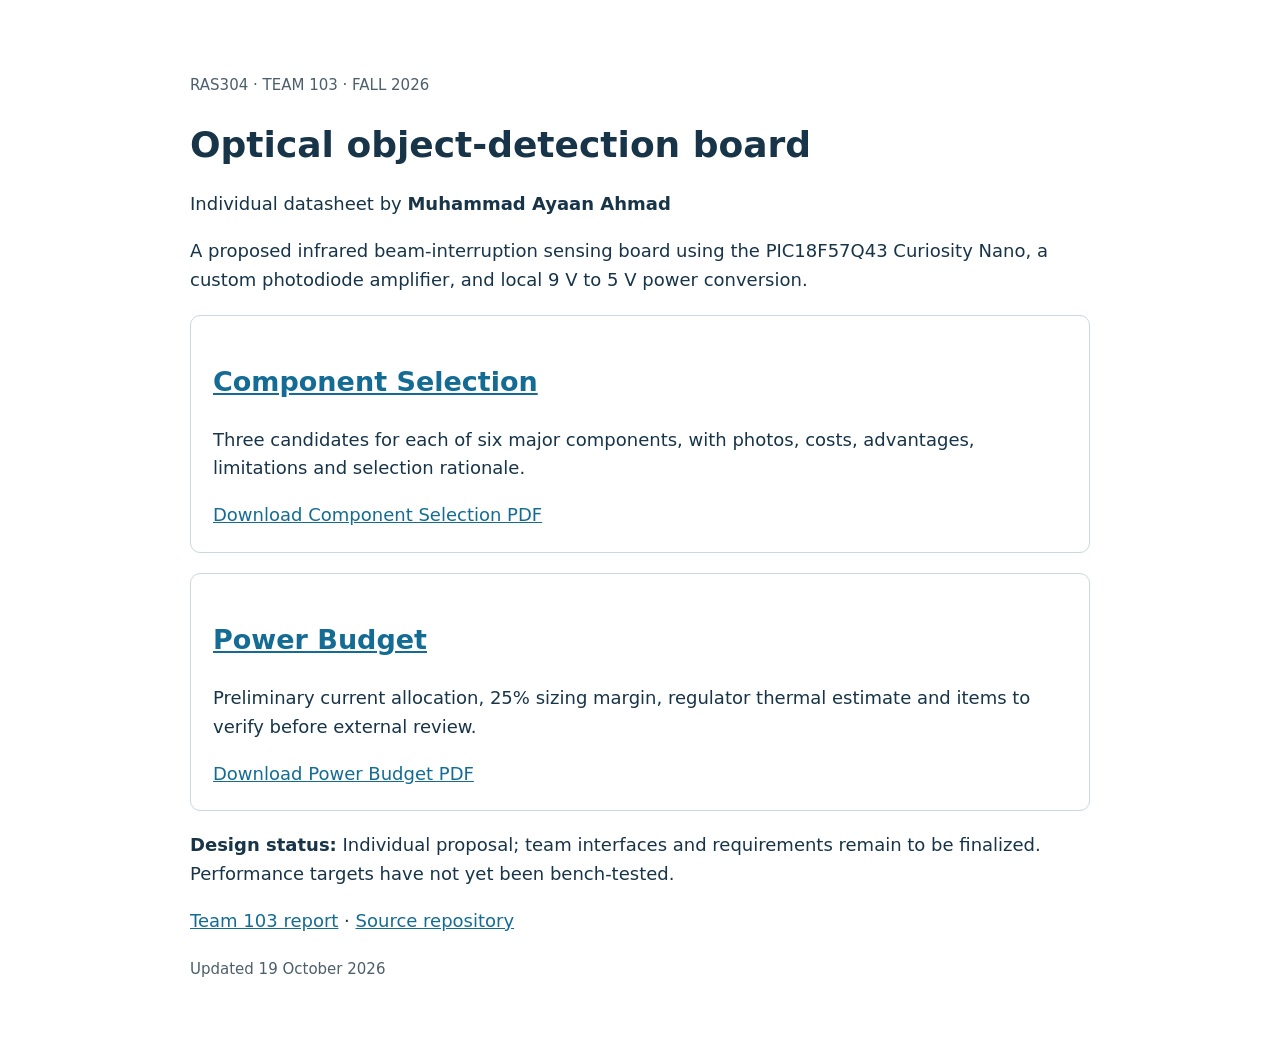
==== index.html @ 0f018f23 "Add optical detection component selection and preliminary power budget" ====
<!doctype html><html lang="en"><meta charset="utf-8"><meta name="viewport" content="width=device-width,initial-scale=1"><title>RAS304 Individual Datasheet — Muhammad Ayaan Ahmad</title><style>body{font:18px/1.6 system-ui,sans-serif;max-width:900px;margin:70px auto;padding:0 25px;color:#173448}h1{line-height:1.2}a{color:#146c94}.card{border:1px solid #cad8df;border-radius:10px;padding:22px;margin:20px 0}small{color:#4c5f6b}</style><body><small>RAS304 · TEAM 103 · FALL 2026</small><h1>Optical object-detection board</h1><p>Individual datasheet by <strong>Muhammad Ayaan Ahmad</strong></p><p>A proposed infrared beam-interruption sensing board using the PIC18F57Q43 Curiosity Nano, a custom photodiode amplifier, and local 9 V to 5 V power conversion.</p><div class="card"><h2><a href="Component-Selection.html">Component Selection</a></h2><p>Three candidates for each of six major components, with photos, costs, advantages, limitations and selection rationale.</p><a href="Component-Selection.pdf">Download Component Selection PDF</a></div><div class="card"><h2><a href="Power-Budget.html">Power Budget</a></h2><p>Preliminary current allocation, 25% sizing margin, regulator thermal estimate and items to verify before external review.</p><a href="Power-Budget.pdf">Download Power Budget PDF</a></div><p><strong>Design status:</strong> Individual proposal; team interfaces and requirements remain to be finalized. Performance targets have not yet been bench-tested.</p><p><a href="https://ras304-f26-103.github.io/">Team 103 report</a> · <a href="https://github.com/mahmad62ASU/RAS304-Individual-Datasheet">Source repository</a></p><small>Updated 19 October 2026</small></body></html>
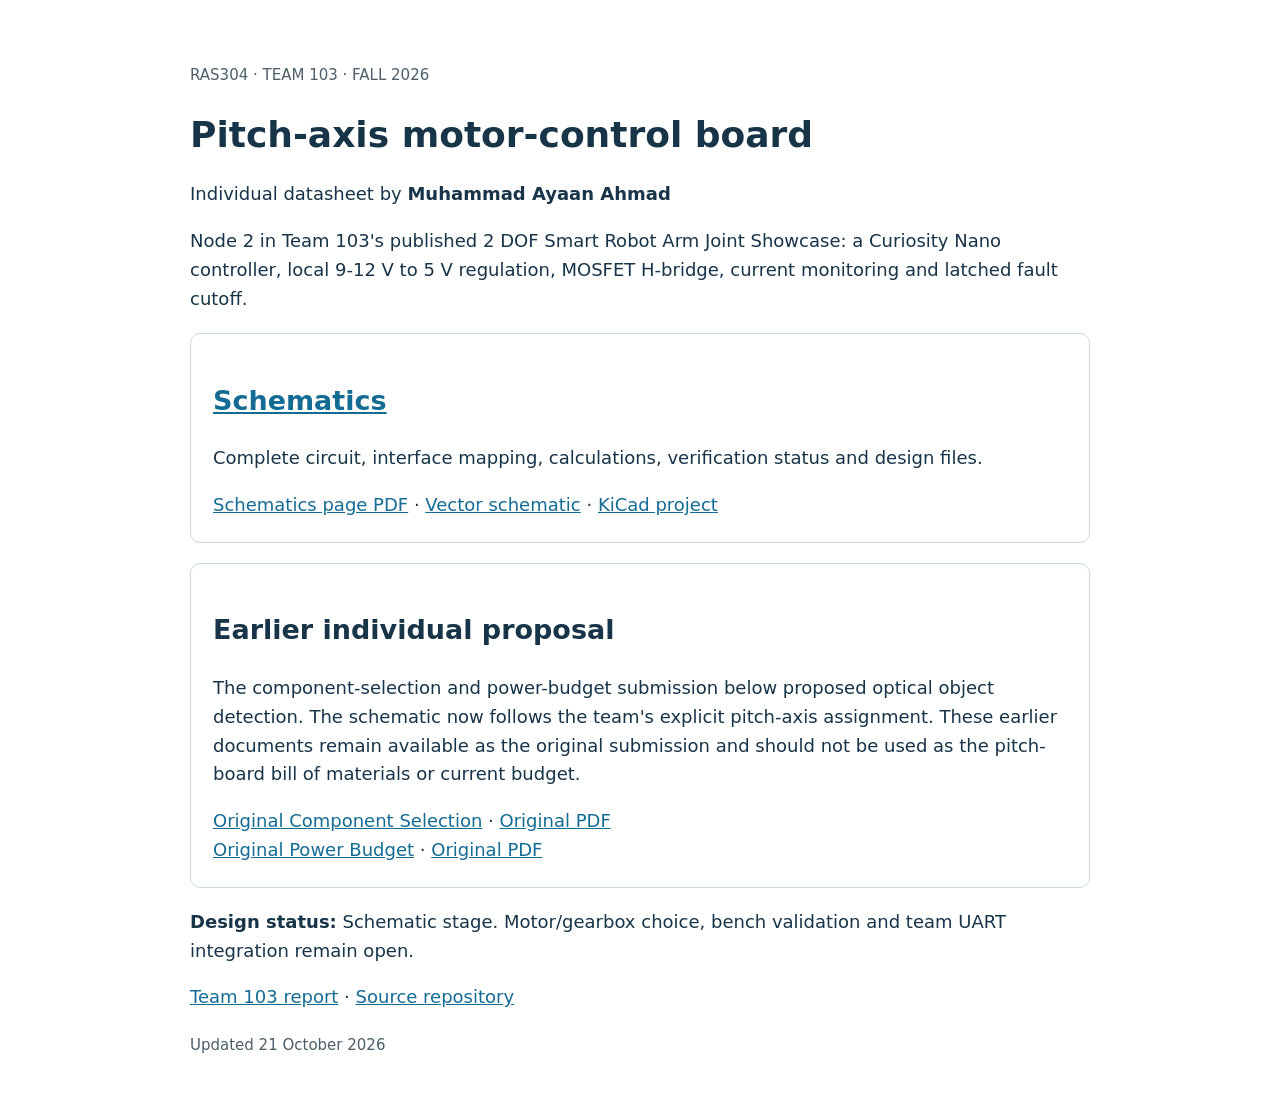
==== commit fd8eef83: "Add pitch-axis subsystem schematic and design files" ====
--- a/index.html
+++ b/index.html
@@ -1 +1 @@
-<!doctype html><html lang="en"><meta charset="utf-8"><meta name="viewport" content="width=device-width,initial-scale=1"><title>RAS304 Individual Datasheet — Muhammad Ayaan Ahmad</title><style>body{font:18px/1.6 system-ui,sans-serif;max-width:900px;margin:70px auto;padding:0 25px;color:#173448}h1{line-height:1.2}a{color:#146c94}.card{border:1px solid #cad8df;border-radius:10px;padding:22px;margin:20px 0}small{color:#4c5f6b}</style><body><small>RAS304 · TEAM 103 · FALL 2026</small><h1>Optical object-detection board</h1><p>Individual datasheet by <strong>Muhammad Ayaan Ahmad</strong></p><p>A proposed infrared beam-interruption sensing board using the PIC18F57Q43 Curiosity Nano, a custom photodiode amplifier, and local 9 V to 5 V power conversion.</p><div class="card"><h2><a href="Component-Selection.html">Component Selection</a></h2><p>Three candidates for each of six major components, with photos, costs, advantages, limitations and selection rationale.</p><a href="Component-Selection.pdf">Download Component Selection PDF</a></div><div class="card"><h2><a href="Power-Budget.html">Power Budget</a></h2><p>Preliminary current allocation, 25% sizing margin, regulator thermal estimate and items to verify before external review.</p><a href="Power-Budget.pdf">Download Power Budget PDF</a></div><p><strong>Design status:</strong> Individual proposal; team interfaces and requirements remain to be finalized. Performance targets have not yet been bench-tested.</p><p><a href="https://ras304-f26-103.github.io/">Team 103 report</a> · <a href="https://github.com/mahmad62ASU/RAS304-Individual-Datasheet">Source repository</a></p><small>Updated 19 October 2026</small></body></html>+<!doctype html><html lang="en"><meta charset="utf-8"><meta name="viewport" content="width=device-width,initial-scale=1"><title>RAS304 Individual Datasheet - Muhammad Ayaan Ahmad</title><style>body{font:18px/1.6 system-ui,sans-serif;max-width:900px;margin:60px auto;padding:0 25px;color:#173448}h1{line-height:1.2}a{color:#146c94}.card{border:1px solid #cad8df;border-radius:10px;padding:22px;margin:20px 0}small{color:#4c5f6b}</style><body><small>RAS304 · TEAM 103 · FALL 2026</small><h1>Pitch-axis motor-control board</h1><p>Individual datasheet by <strong>Muhammad Ayaan Ahmad</strong></p><p>Node 2 in Team 103's published 2 DOF Smart Robot Arm Joint Showcase: a Curiosity Nano controller, local 9-12 V to 5 V regulation, MOSFET H-bridge, current monitoring and latched fault cutoff.</p><div class="card"><h2><a href="Schematics.html">Schematics</a></h2><p>Complete circuit, interface mapping, calculations, verification status and design files.</p><a href="Schematics.pdf">Schematics page PDF</a> · <a href="Pitch-Axis-Schematic.pdf">Vector schematic</a> · <a href="Pitch-Axis-KiCad.zip">KiCad project</a></div><div class="card"><h2>Earlier individual proposal</h2><p>The component-selection and power-budget submission below proposed optical object detection. The schematic now follows the team's explicit pitch-axis assignment. These earlier documents remain available as the original submission and should not be used as the pitch-board bill of materials or current budget.</p><a href="Component-Selection.html">Original Component Selection</a> · <a href="Component-Selection.pdf">Original PDF</a><br><a href="Power-Budget.html">Original Power Budget</a> · <a href="Power-Budget.pdf">Original PDF</a></div><p><strong>Design status:</strong> Schematic stage. Motor/gearbox choice, bench validation and team UART integration remain open.</p><p><a href="https://ras304-f26-103.github.io/">Team 103 report</a> · <a href="https://github.com/mahmad62ASU/RAS304-Individual-Datasheet">Source repository</a></p><small>Updated 21 October 2026</small></body></html>
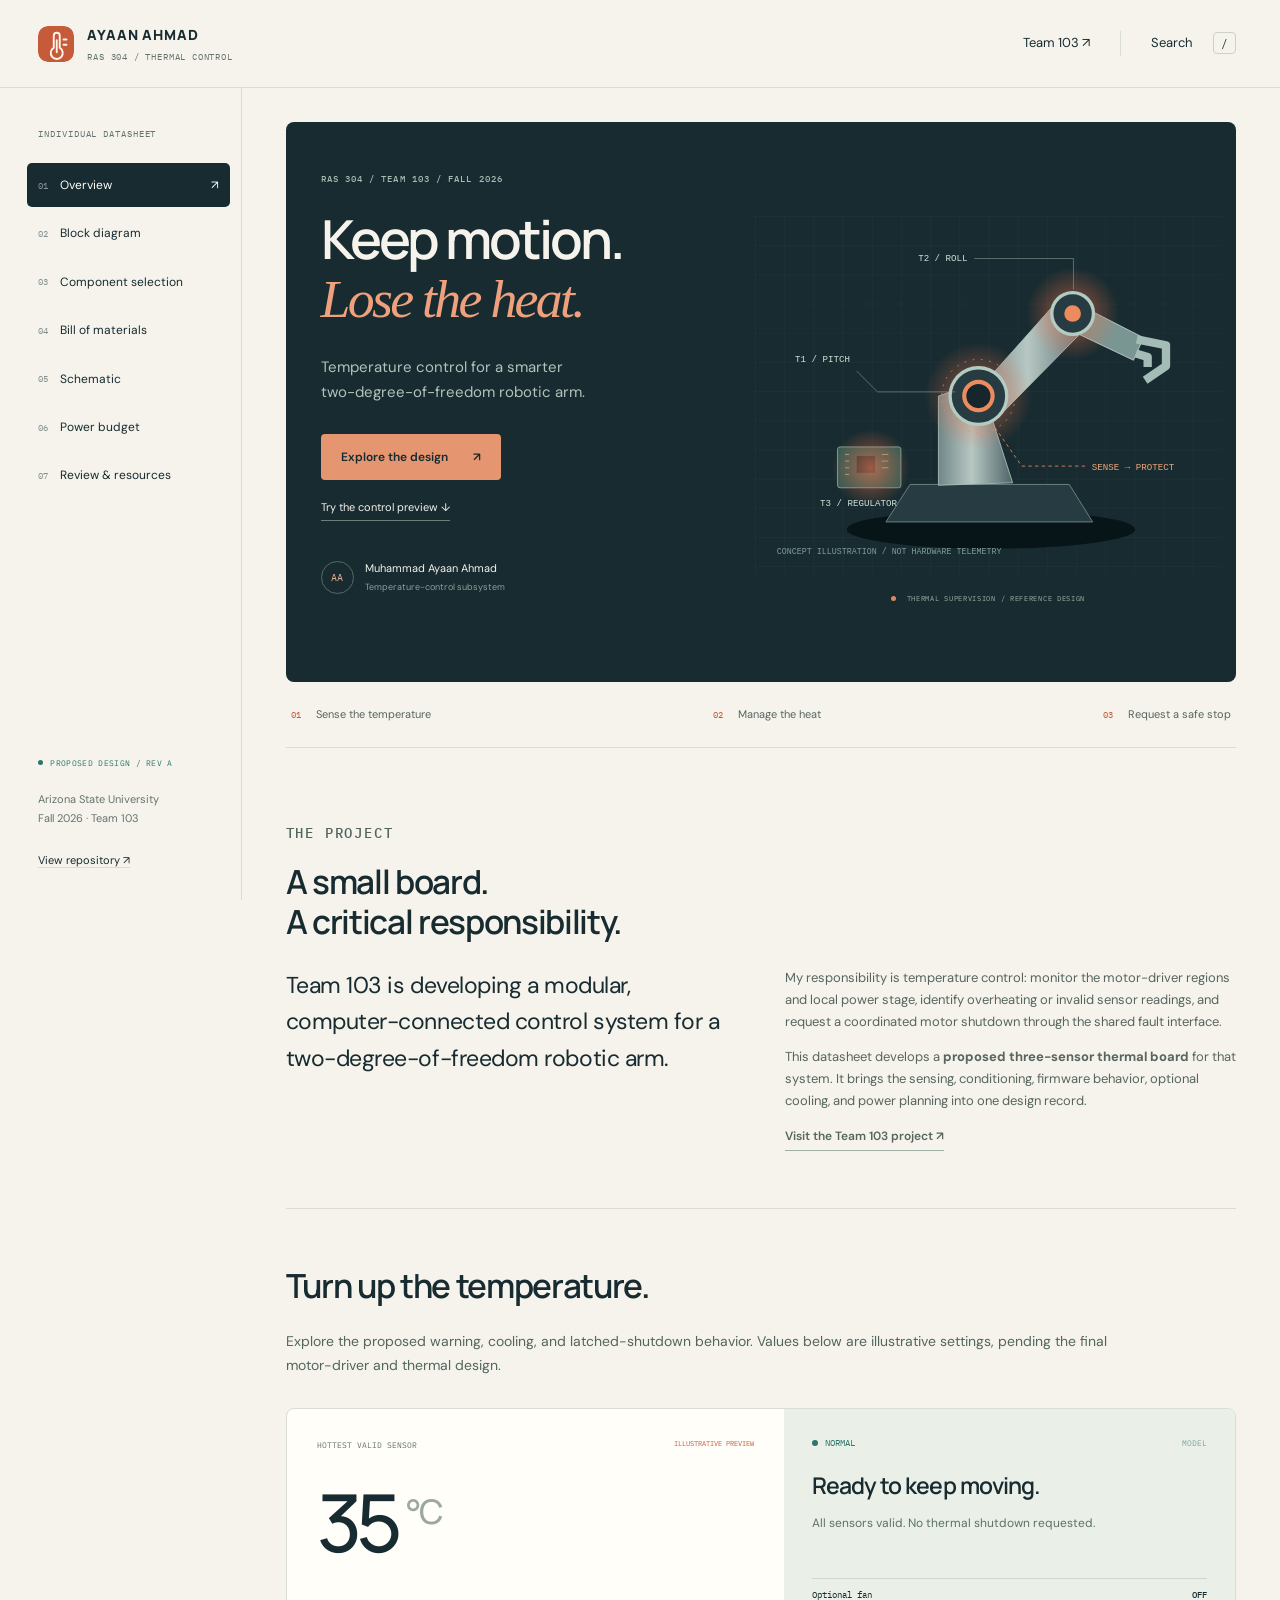
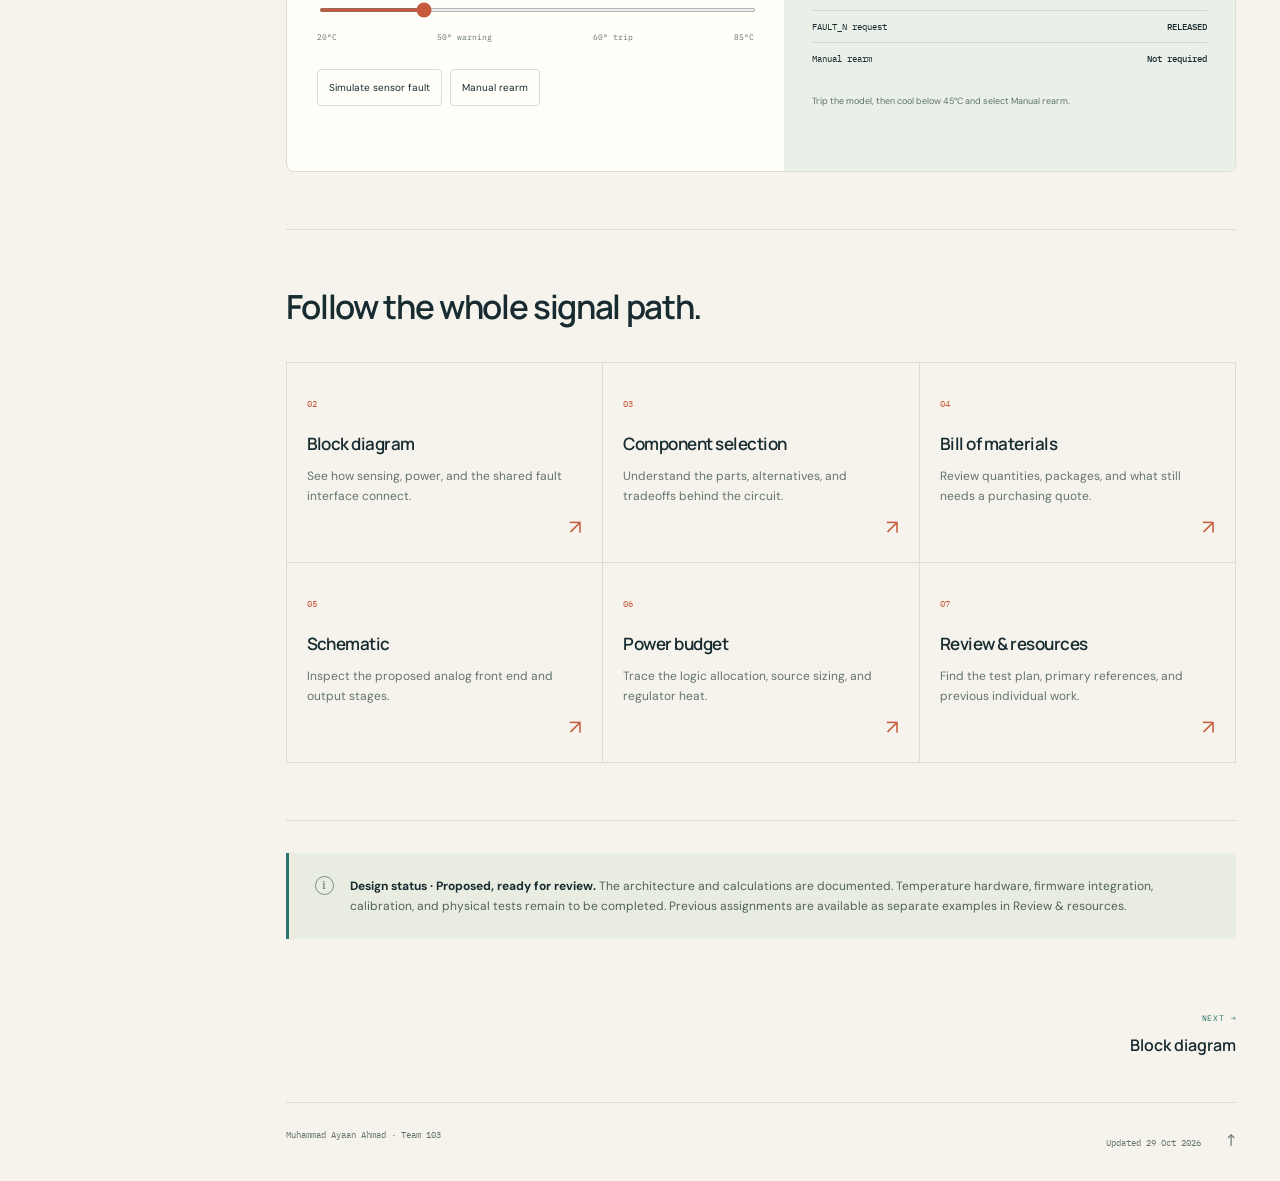
==== commit 11444830: "Build Ayaan Ahmad temperature-control individual datasheet Add seven custom responsive pages for the" ====
--- a/index.html
+++ b/index.html
@@ -1 +1 @@
-<!doctype html><html lang="en"><meta charset="utf-8"><meta name="viewport" content="width=device-width,initial-scale=1"><title>RAS304 Individual Datasheet - Muhammad Ayaan Ahmad</title><style>body{font:18px/1.6 system-ui,sans-serif;max-width:900px;margin:60px auto;padding:0 25px;color:#173448}h1{line-height:1.2}a{color:#146c94}.card{border:1px solid #cad8df;border-radius:10px;padding:22px;margin:20px 0}small{color:#4c5f6b}</style><body><small>RAS304 · TEAM 103 · FALL 2026</small><h1>Pitch-axis motor-control board</h1><p>Individual datasheet by <strong>Muhammad Ayaan Ahmad</strong></p><p>Node 2 in Team 103's published 2 DOF Smart Robot Arm Joint Showcase: a Curiosity Nano controller, local 9-12 V to 5 V regulation, MOSFET H-bridge, current monitoring and latched fault cutoff.</p><div class="card"><h2><a href="Schematics.html">Schematics</a></h2><p>Complete circuit, interface mapping, calculations, verification status and design files.</p><a href="Schematics.pdf">Schematics page PDF</a> · <a href="Pitch-Axis-Schematic.pdf">Vector schematic</a> · <a href="Pitch-Axis-KiCad.zip">KiCad project</a></div><div class="card"><h2>Earlier individual proposal</h2><p>The component-selection and power-budget submission below proposed optical object detection. The schematic now follows the team's explicit pitch-axis assignment. These earlier documents remain available as the original submission and should not be used as the pitch-board bill of materials or current budget.</p><a href="Component-Selection.html">Original Component Selection</a> · <a href="Component-Selection.pdf">Original PDF</a><br><a href="Power-Budget.html">Original Power Budget</a> · <a href="Power-Budget.pdf">Original PDF</a></div><p><strong>Design status:</strong> Schematic stage. Motor/gearbox choice, bench validation and team UART integration remain open.</p><p><a href="https://ras304-f26-103.github.io/">Team 103 report</a> · <a href="https://github.com/mahmad62ASU/RAS304-Individual-Datasheet">Source repository</a></p><small>Updated 21 October 2026</small></body></html>+<!doctype html><html lang="en"><head><meta charset="utf-8"><meta name="viewport" content="width=device-width, initial-scale=1"><title>Overview · Ayaan Ahmad · RAS 304 Temperature Control</title><meta name="description" content="Muhammad Ayaan Ahmad’s temperature-control subsystem for Team 103’s modular two-degree-of-freedom robotic arm. Architecture, components, circuit, BOM, power budget and review."><meta name="theme-color" content="#172b30"><link rel="icon" href="thermal-mark.svg" type="image/svg+xml"><link rel="stylesheet" href="thermal.css"><script defer src="thermal.js"></script></head><body><a class="skip-link" href="#main">Skip to content</a><header class="topbar"><a class="brand" href="index.html"><img src="thermal-mark.svg" alt="" width="36" height="36"><span>AYAAN AHMAD<small>RAS 304 / THERMAL CONTROL</small></span></a><div class="top-links"><a href="https://ras304-f26-103.github.io/" target="_blank" rel="noopener">Team 103 ↗</a><button class="search-trigger" aria-label="Search this datasheet">Search <kbd>/</kbd></button><button class="mobile-menu" aria-label="Open navigation" aria-expanded="false">Menu ☰</button></div></header><div class="site-layout"><aside class="sidebar"><div><p class="sidebar-label">INDIVIDUAL DATASHEET</p><nav aria-label="Design sections"><a href="index.html" class="nav-link active" aria-current="page"><span>01</span>Overview<b>↗</b></a><a href="block-diagram.html" class="nav-link "><span>02</span>Block diagram<b>↗</b></a><a href="components.html" class="nav-link "><span>03</span>Component selection<b>↗</b></a><a href="bom.html" class="nav-link "><span>04</span>Bill of materials<b>↗</b></a><a href="schematic.html" class="nav-link "><span>05</span>Schematic<b>↗</b></a><a href="thermal-power.html" class="nav-link "><span>06</span>Power budget<b>↗</b></a><a href="review.html" class="nav-link "><span>07</span>Review & resources<b>↗</b></a></nav></div><div class="sidebar-bottom"><span class="tag"><i></i> PROPOSED DESIGN / REV A</span><p>Arizona State University<br>Fall 2026 · Team 103</p><a href="https://github.com/mahmad62asu/RAS304-Individual-Datasheet" target="_blank" rel="noopener">View repository ↗</a></div></aside><main id="main"><section class="hero"><div class="hero-copy"><p class="eyebrow">RAS 304 / TEAM 103 / FALL 2026</p><h1>Keep motion.<br><em>Lose the heat.</em></h1><p>Temperature control for a smarter<br class="desktop-only"> two-degree-of-freedom robotic arm.</p><div class="hero-actions"><a class="button coral" href="block-diagram.html">Explore the design <span>↗</span></a><a class="text-link" href="#control-preview">Try the control preview ↓</a></div><div class="hero-byline"><span class="avatar">AA</span><span>Muhammad Ayaan Ahmad<small>Temperature-control subsystem</small></span></div></div><div class="hero-visual"><svg viewBox="0 0 560 430" role="img" aria-label="Illustration of a two-axis robotic arm with three proposed temperature sensing points"><defs><pattern id="grid" width="35" height="35" patternUnits="userSpaceOnUse"><path d="M35 0H0V35" fill="none" stroke="#fff" stroke-opacity=".055"/></pattern><linearGradient id="metal"><stop stop-color="#718788"/><stop offset=".45" stop-color="#b7c8c3"/><stop offset="1" stop-color="#4f6469"/></linearGradient><radialGradient id="heat"><stop stop-color="#f47c52" stop-opacity=".6"/><stop offset="1" stop-color="#ef6946" stop-opacity="0"/></radialGradient></defs><rect width="560" height="430" fill="url(#grid)"/><ellipse cx="283" cy="376" rx="173" ry="23" fill="#071519"/><path d="M157 367h248l-28-45H186z" fill="#263b42" stroke="#76908e"/><path d="M220 323V216l50-18 39 122z" fill="url(#metal)" stroke="#afc2bc"/><path d="M263 214l106-119 36 31-113 115z" fill="url(#metal)" stroke="#afc2bc"/><path d="M384 104l82 42-12 27-82-39z" fill="#7a9692" stroke="#c4d6cc"/><path d="M458 148l35 7v25l-25 17m-11-32 14 4v12" fill="none" stroke="#a4bcb6" stroke-width="10" stroke-linejoin="round"/><circle cx="268" cy="216" r="65" fill="url(#heat)"/><circle cx="381" cy="117" r="56" fill="url(#heat)"/><circle cx="268" cy="216" r="34" fill="#263c42" stroke="#b4cbc1" stroke-width="4"/><circle cx="268" cy="216" r="17" fill="#15262d" stroke="#ee8b5e" stroke-width="5"/><circle cx="381" cy="117" r="25" fill="#263c42" stroke="#b4cbc1" stroke-width="4"/><circle cx="381" cy="117" r="10" fill="#ee8b5e"/><path d="M288 254l32 46h77" fill="none" stroke="#ee8b5e" stroke-dasharray="4 4"/><path d="M382 88V51H263M240 211H147l-25-25" fill="none" stroke="#b8c9be" stroke-opacity=".5"/><circle cx="268" cy="216" r="44" fill="none" stroke="#ee8b5e" stroke-dasharray="2 8"/><rect x="99" y="277" width="76" height="49" rx="3" fill="#335b54" stroke="#85b1a0"/><rect x="122" y="288" width="22" height="20" fill="#172d30"/><path d="M108 286h5m-5 8h5m-5 8h5m-5 8h5m39-24h8m-8 8h8m-8 8h8" stroke="#b3b485"/><circle cx="139" cy="302" r="47" fill="url(#heat)"/><text x="114" y="175" fill="#d1e2d9" font-size="11" font-family="monospace" text-anchor="end">T1 / PITCH</text><text x="255" y="54" fill="#d1e2d9" font-size="11" font-family="monospace" text-anchor="end">T2 / ROLL</text><text x="404" y="305" fill="#eea57c" font-size="11" font-family="monospace">SENSE → PROTECT</text><text x="78" y="348" fill="#d1e2d9" font-size="11" font-family="monospace">T3 / REGULATOR</text><text x="26" y="405" fill="#7f9c99" font-family="monospace" font-size="10">CONCEPT ILLUSTRATION / NOT HARDWARE TELEMETRY</text></svg><div class="visual-label"><i></i> THERMAL SUPERVISION / REFERENCE DESIGN</div></div></section><div class="hero-strip"><span><b>01</b> Sense the temperature</span><span><b>02</b> Manage the heat</span><span><b>03</b> Request a safe stop</span></div><section id="overview" class="section"><p class="eyebrow">THE PROJECT</p><h2>A small board.<br>A critical responsibility.</h2><div class="split-text"><p class="big-copy">Team 103 is developing a modular, computer-connected control system for a two-degree-of-freedom robotic arm.</p><div><p>My responsibility is temperature control: monitor the motor-driver regions and local power stage, identify overheating or invalid sensor readings, and request a coordinated motor shutdown through the shared fault interface.</p><p>This datasheet develops a <strong>proposed three-sensor thermal board</strong> for that system. It brings the sensing, conditioning, firmware behavior, optional cooling, and power planning into one design record.</p><a class="inline-link" href="https://ras304-f26-103.github.io/" target="_blank" rel="noopener">Visit the Team 103 project ↗</a></div></div></section><section id="control-preview" class="section"><h2>Turn up the temperature.</h2><p>Explore the proposed warning, cooling, and latched-shutdown behavior. Values below are illustrative settings, pending the final motor-driver and thermal design.</p><div class="simulator"><div class="sim-input"><div class="sim-label"><label for="temperature">HOTTEST VALID SENSOR</label><span>ILLUSTRATIVE PREVIEW</span></div><div class="temperature-number"><output id="temp-output" for="temperature">35</output><span>°C</span></div><input id="temperature" type="range" min="20" max="85" step="1" value="35" aria-label="Simulated hottest sensor temperature"><div class="range-labels"><span>20°C</span><span>50° warning</span><span>60° trip</span><span>85°C</span></div><div class="sim-controls"><button id="sensor-fault" class="small-button" type="button" aria-pressed="false">Simulate sensor fault</button><button id="reset-fault" class="small-button" type="button">Manual rearm</button></div></div><div class="sim-status" aria-live="polite"><div class="status-top"><span id="state-dot" class="state-dot"></span><span id="state-label">NORMAL</span><span class="sim-tag">MODEL</span></div><h3 id="state-title">Ready to keep moving.</h3><p id="state-description">All sensors valid. No thermal shutdown requested.</p><dl><div><dt>Optional fan</dt><dd id="fan-state">OFF</dd></div><div><dt>FAULT_N request</dt><dd id="fault-state">RELEASED</dd></div><div><dt>Manual rearm</dt><dd id="rearm-state">Not required</dd></div></dl><p id="rearm-message" class="small">Trip the model, then cool below 45°C and select Manual rearm.</p></div></div></section><section id="design-map" class="section"><h2>Follow the whole signal path.</h2><div class="design-grid"><a class="design-item" href="block-diagram.html"><span class="design-num">02</span><h3>Block diagram</h3><p>See how sensing, power, and the shared fault interface connect.</p><span class="arrow">↗</span></a><a class="design-item" href="components.html"><span class="design-num">03</span><h3>Component selection</h3><p>Understand the parts, alternatives, and tradeoffs behind the circuit.</p><span class="arrow">↗</span></a><a class="design-item" href="bom.html"><span class="design-num">04</span><h3>Bill of materials</h3><p>Review quantities, packages, and what still needs a purchasing quote.</p><span class="arrow">↗</span></a><a class="design-item" href="schematic.html"><span class="design-num">05</span><h3>Schematic</h3><p>Inspect the proposed analog front end and output stages.</p><span class="arrow">↗</span></a><a class="design-item" href="thermal-power.html"><span class="design-num">06</span><h3>Power budget</h3><p>Trace the logic allocation, source sizing, and regulator heat.</p><span class="arrow">↗</span></a><a class="design-item" href="review.html"><span class="design-num">07</span><h3>Review & resources</h3><p>Find the test plan, primary references, and previous individual work.</p><span class="arrow">↗</span></a></div></section><aside class="note"><span class="note-mark">i</span><div><strong>Design status · Proposed, ready for review.</strong> The architecture and calculations are documented. Temperature hardware, firmware integration, calibration, and physical tests remain to be completed. Previous assignments are available as separate examples in Review & resources.</div></aside><nav class="page-nav" aria-label="Previous and next page"><div></div><a href="block-diagram.html"><small>NEXT →</small><strong>Block diagram</strong></a></nav><footer><span>Muhammad Ayaan Ahmad · Team 103</span><span>Updated 29 Oct 2026 <a href="#top" aria-label="Back to top">↑</a></span></footer></main></div><dialog id="search-dialog"><div class="search-head"><label for="site-search">Search the datasheet</label><button id="close-search" aria-label="Close search">✕</button></div><input id="site-search" type="search" placeholder="Try sensor, fault, power, calibration…"><div id="search-results"></div></dialog><span id="top"></span></body></html>
--- a/thermal.css
+++ b/thermal.css
@@ -0,0 +1,8 @@
+@import url('https://fonts.googleapis.com/css2?family=DM+Sans:wght@400;500;600;700&family=IBM+Plex+Mono:wght@400;500&family=Manrope:wght@400;500;600;700;800&display=swap');
+:root{--paper:#f5f3ec;--white:#fffef9;--ink:#172b30;--muted:#65736f;--line:#d9ddd3;--coral:#c65b3b;--teal:#2b756d;--mono:'IBM Plex Mono',monospace;--sans:'DM Sans',sans-serif;--display:'Manrope',sans-serif}*{box-sizing:border-box}html{scroll-behavior:smooth;scroll-padding-top:110px}body{margin:0;background:var(--paper);color:var(--ink);font:16px/1.7 var(--sans);-webkit-font-smoothing:antialiased}a{color:inherit;text-decoration:none}button,input{font:inherit}button,a,input{ -webkit-tap-highlight-color:transparent}button{cursor:pointer}a:focus-visible,button:focus-visible,input:focus-visible{outline:3px solid var(--coral);outline-offset:5px}::selection{background:#edb79d;color:var(--ink)}.topbar{height:88px;padding:0 3vw;display:flex;align-items:center;justify-content:space-between;border-bottom:1px solid var(--line);background:var(--paper);position:sticky;top:0;z-index:20}.brand{display:flex;align-items:center;gap:13px;font:800 14px var(--display);letter-spacing:.06em}.brand img{border-radius:10px}.brand small{display:block;font:9px var(--mono);letter-spacing:.09em;margin-top:7px;color:var(--muted)}.top-links{display:flex;align-items:center;gap:30px;font-size:13px}.top-links>a:hover{color:var(--coral)}.search-trigger{background:transparent;border:0;border-left:1px solid var(--line);padding-left:30px;font-size:13px;color:var(--ink)}kbd{font:11px var(--mono);border:1px solid #ccd2c7;border-radius:4px;padding:3px 7px;margin-left:18px}.mobile-menu{display:none}.site-layout{display:grid;grid-template-columns:242px minmax(0,1fr);max-width:1800px;margin:auto}.sidebar{position:sticky;top:88px;height:calc(100vh - 88px);padding:40px 22px 28px 3vw;display:flex;flex-direction:column;justify-content:space-between;border-right:1px solid var(--line)}.sidebar-label{font:9px var(--mono);letter-spacing:.1em;color:var(--muted);margin:0 0 24px}.nav-link{display:flex;align-items:center;gap:12px;padding:12px 11px;margin:0 -11px 4px;border-radius:5px;font-size:12px;white-space:nowrap;transition:.2s}.nav-link>span{font:9px var(--mono);opacity:.5}.nav-link>b{margin-left:auto;font-weight:400;opacity:0}.nav-link:hover{background:#e9e9df}.nav-link.active{background:var(--ink);color:var(--white)}.nav-link.active>b{opacity:1}.sidebar-bottom p{font-size:11px;line-height:1.7;color:var(--muted);margin:17px 0}.sidebar-bottom>a{font-size:11px;border-bottom:1px solid var(--line)}.tag{font:8px var(--mono);letter-spacing:.04em;color:var(--teal);display:inline-flex;align-items:center;gap:7px}.tag i{display:inline-block;width:5px;height:5px;background:var(--teal);border-radius:50%}main{padding:34px 3.4vw 0;min-width:0;max-width:1500px}.hero{background:var(--ink);color:var(--paper);border-radius:8px;padding:50px 35px 35px;display:grid;grid-template-columns:1.04fr 1fr;gap:0;overflow:hidden;min-height:560px;position:relative}.hero-copy{position:relative;z-index:1}.eyebrow{font:10px/1.5 var(--mono);letter-spacing:.13em;font-weight:500;color:var(--teal);text-transform:uppercase;margin:0 0 24px}.hero .eyebrow{color:#a8bcb0;font-size:9px;letter-spacing:.12em}.hero h1{font:600 clamp(43px,4.2vw,75px)/1.08 var(--display);letter-spacing:-.055em;margin:0 0 27px;white-space:nowrap}.hero h1 em{font-family:Georgia,serif;font-weight:400;color:#eea17c;letter-spacing:-.05em}.hero-copy>p:not(.eyebrow){font-size:15px;line-height:1.7;color:#b3c2ba}.hero-actions{display:flex;flex-direction:column;align-items:flex-start;gap:18px;margin-top:28px}.button{border-radius:4px;padding:13px 20px;font-size:12px;font-weight:600;display:inline-flex;align-items:center;gap:25px;transition:.2s}.button:hover{transform:translateY(-2px)}.coral{background:#e59570;color:#152a30}.text-link{font-size:11px;border-bottom:1px solid #6c807b;padding-bottom:3px}.hero-byline{display:flex;align-items:center;gap:11px;font-size:11px;line-height:1.4;margin-top:40px}.hero-byline small{display:block;color:#8ca19a;font-size:9px;margin-top:5px}.avatar{width:33px;height:33px;border:1px solid #536b67;border-radius:50%;display:grid;place-items:center;font:10px var(--mono);color:#edb293}.hero-visual{align-self:center;position:relative;margin:0 -20px 0 -15px}.hero-visual svg{width:100%;height:auto;display:block}.visual-label{font:7px var(--mono);letter-spacing:.1em;text-align:center;color:#9cb6aa;margin-top:20px}.visual-label i{width:5px;height:5px;background:#d38a67;border-radius:50%;display:inline-block;margin-right:6px}.hero-strip{display:flex;justify-content:space-between;border-bottom:1px solid var(--line);padding:23px 5px;font-size:11px;color:#55665f;gap:15px}.hero-strip b{font:9px var(--mono);color:var(--coral);margin-right:12px}.section{padding:57px 0;border-bottom:1px solid var(--line)}.section h2{font:600 clamp(26px,2.6vw,40px)/1.2 var(--display);letter-spacing:-.04em;margin:0 0 25px}.section>p{max-width:840px;color:#52665e;font-size:14px;margin:18px 0}.section .eyebrow{margin-bottom:18px}.split-text{display:grid;grid-template-columns:1fr 1fr;gap:48px}.split-text .big-copy{font:400 23px/1.6 var(--sans);letter-spacing:-.02em;margin:0}.split-text>div{font-size:13px;color:#56665f}.split-text>div p:first-child{margin-top:0}.inline-link{font-size:12px;font-weight:600;border-bottom:1px solid #a1b0a5;padding-bottom:3px;display:inline-block}.inline-link:hover{color:var(--coral)}.simulator{display:grid;grid-template-columns:1.1fr 1fr;border:1px solid var(--line);border-radius:8px;margin-top:30px;background:var(--white);overflow:hidden}.sim-input{padding:30px}.sim-label{display:flex;justify-content:space-between;gap:15px;font:8px/1.5 var(--mono);color:var(--muted)}.sim-label span{color:var(--coral);font-size:7px}.temperature-number{font:500 80px/1.2 var(--display);letter-spacing:-.07em;margin:23px 0}.temperature-number>span{font-size:34px;vertical-align:super;color:#9da89d;letter-spacing:-.08em;margin-left:10px}input[type=range]{width:100%;height:4px;accent-color:var(--coral);cursor:pointer}.range-labels{font:8px var(--mono);display:flex;justify-content:space-between;margin-top:12px;color:var(--muted)}.sim-controls{display:flex;gap:8px;flex-wrap:wrap;margin-top:27px}.small-button{border:1px solid var(--line);background:transparent;color:var(--ink);border-radius:4px;font-size:10px;padding:9px 11px}.small-button:hover{background:#eaece2}.small-button[aria-pressed=true]{background:#f2d3c5}.sim-status{background:#eaf0e7;padding:28px}.status-top{display:flex;align-items:center;gap:7px;font:9px var(--mono);color:var(--teal)}.state-dot{width:6px;height:6px;border-radius:50%;background:var(--teal)}.sim-tag{font-size:8px;margin-left:auto;opacity:.6}.sim-status h3{font:600 23px/1.3 var(--display);letter-spacing:-.04em;margin:23px 0 11px}.sim-status>p{font-size:12px;color:#5c7165;line-height:1.7;min-height:40px}.sim-status dl{font:9px var(--mono);margin:25px 0 20px}.sim-status dl>div{display:flex;justify-content:space-between;border-top:1px solid #cdd9ca;padding:10px 0;gap:10px}.sim-status dd{margin:0;font-weight:500}.sim-status .small{font-size:9px}.sim-status.warn{background:#f3e7d1}.sim-status.trip{background:#f2dcd0}.sim-status.trip .state-dot{background:var(--coral)}.design-grid{display:grid;grid-template-columns:repeat(3,1fr);border-top:1px solid var(--line);border-left:1px solid var(--line);margin-top:35px}.design-item{padding:25px 20px;border-bottom:1px solid var(--line);border-right:1px solid var(--line);position:relative;transition:.2s}.design-item:hover{background:#ede9dc}.design-num{font:9px var(--mono);color:var(--coral)}.design-item h3{font:600 17px/1.3 var(--display);letter-spacing:-.03em;margin:18px 0 10px}.design-item p{font-size:12px;line-height:1.65;color:var(--muted);margin-bottom:30px}.arrow{position:absolute;bottom:18px;right:20px;color:var(--coral);font-size:20px}.note{background:#e9ece0;border-left:3px solid var(--teal);display:flex;gap:16px;padding:23px 26px;margin:32px 0;font-size:12px;color:#50635a;border-radius:0 4px 4px 0}.note strong{color:var(--ink)}.note-mark{border:1px solid #789183;flex-shrink:0;width:19px;height:19px;border-radius:50%;display:grid;place-items:center;font:12px Georgia}.page-heading{padding:35px 0 34px;border-bottom:1px solid var(--line)}.page-heading h1{font:600 clamp(38px,4vw,65px)/1.13 var(--display);letter-spacing:-.05em;margin:0 0 25px}.lede{max-width:700px;font-size:16px;color:var(--muted);line-height:1.8}.table-wrap{width:100%;overflow:auto;margin:28px 0 12px;border:1px solid var(--line);border-radius:5px}table{border-collapse:collapse;width:100%;font-size:12px;min-width:600px;text-align:left}th{font:9px var(--mono);text-transform:uppercase;letter-spacing:.04em;background:#e8eade;padding:15px;vertical-align:bottom}td{padding:17px 15px;border-top:1px solid var(--line);vertical-align:top;line-height:1.7;color:#4c6057}td:first-child{color:var(--ink);font-weight:500}tbody tr:nth-child(even){background:#f1f1e8}figure{margin:30px 0 22px;background:var(--white);border:1px solid var(--line);border-radius:7px;overflow:hidden}.diagram-link{display:block;padding:10px}.diagram-link img{display:block;width:100%;height:auto}figcaption{font:9px/1.7 var(--mono);color:var(--muted);border-top:1px solid var(--line);padding:14px 20px;background:var(--paper)}.download-list{display:flex;flex-wrap:wrap;gap:12px;margin:28px 0}.download-list>a{border:1px solid var(--line);border-radius:5px;padding:16px 19px;display:flex;gap:25px;align-items:center;justify-content:space-between;flex:1;min-width:220px;background:var(--white)}.download-list>a:hover{border-color:var(--teal)}.download-list b{font-size:12px;font-weight:500}.download-list small{display:block;color:var(--muted);font-size:10px;margin-top:3px}.download-list>a>span:last-child{font-size:20px;color:var(--coral)}.parts-grid{display:grid;grid-template-columns:1fr 1fr;gap:20px}.part{position:relative;padding:30px;background:var(--white);border:1px solid var(--line);border-radius:6px}.part .eyebrow{font-size:9px;margin-bottom:13px}.part-number{position:absolute;right:23px;top:24px;font:10px var(--mono);color:#adb6a9}.part h3{font:600 21px/1.4 var(--display);letter-spacing:-.03em;margin:0 0 10px;overflow-wrap:anywhere}.part-package{font:9px var(--mono);color:var(--coral)}.part>p:not(.eyebrow){font-size:13px;color:#53665b}.part .small{font-size:11px!important;opacity:.85}.part .inline-link{font-size:11px}.equation-panel{padding:20px 25px;background:var(--ink);color:#d6e4d4;border-radius:5px;font:12px/1.7 var(--mono);overflow:auto;margin:27px 0}.equation-panel p{white-space:normal;margin:8px 0}.budget-totals{display:grid;grid-template-columns:repeat(3,1fr);gap:20px;padding:26px 0}.budget-totals>div{border-left:2px solid #b9c7b6;padding-left:20px}.budget-totals small{font:8px var(--mono);color:var(--muted)}.budget-totals b{display:block;font:600 30px var(--display);letter-spacing:-.04em;margin-top:10px}.budget-totals i{font:12px var(--mono);color:var(--teal)}.calculator{display:grid;grid-template-columns:1fr 1fr;gap:35px;background:#e8ece1;border-radius:6px;padding:30px}.calculator label{display:flex;justify-content:space-between;font-size:12px;margin-bottom:20px}.calculator output{font:12px var(--mono);color:var(--teal)}.small{font-size:11px;color:var(--muted)}.calc-result{border-left:1px solid #bdcdbd;padding-left:30px}.calc-result small{font:9px var(--mono);color:var(--teal);display:block}.calc-result strong{font:500 40px var(--display);letter-spacing:-.05em;display:block;margin:4px 0}.calc-result>span{font-size:10px;color:var(--muted);display:block}.steps{list-style:none;counter-reset:steps;padding:0;margin:30px 0}.steps li{counter-increment:steps;padding:5px 0 20px 56px;position:relative;margin:15px 0;border-bottom:1px solid var(--line)}.steps li:before{content:counter(steps,decimal-leading-zero);position:absolute;left:0;top:4px;font:12px var(--mono);color:var(--coral);border:1px solid var(--line);width:33px;height:33px;display:grid;place-items:center;border-radius:50%}.steps b{font:600 16px var(--display);letter-spacing:-.02em}.steps p{font-size:13px;color:var(--muted);max-width:740px}.archive-grid{display:grid;grid-template-columns:1fr 1fr;gap:22px;margin-top:30px}.archive-grid article{padding:27px;border:1px solid var(--line);border-radius:5px;background:var(--white)}.archive-grid h3{font:600 21px var(--display);letter-spacing:-.03em}.archive-grid p{font-size:13px;color:var(--muted)}.archive-grid a{display:block;font-size:12px;color:var(--teal);margin-top:12px}.references{padding:0;list-style:none}.references li{display:flex;gap:20px;padding:16px 0;border-bottom:1px solid var(--line);font-size:13px}.references li>span{font:9px var(--mono);color:var(--coral);padding-top:5px}.references a{flex:1}.references b{float:right;color:var(--teal)}.page-nav{display:flex;justify-content:space-between;gap:20px;padding:42px 0;border-bottom:1px solid var(--line);margin-top:15px}.page-nav a:last-child{text-align:right}.page-nav small{font:8px var(--mono);color:var(--teal);display:block;margin-bottom:9px;letter-spacing:.1em}.page-nav strong{font:600 16px var(--display)}footer{display:flex;justify-content:space-between;gap:20px;color:var(--muted);font:9px var(--mono);padding:26px 0 30px}footer a{margin-left:20px;font-size:17px}.skip-link{position:fixed;top:-70px;left:20px;background:var(--ink);color:white;padding:10px;z-index:100}.skip-link:focus{top:10px}dialog{border:1px solid var(--line);border-radius:10px;background:var(--paper);width:min(580px,90vw);padding:25px;color:var(--ink);box-shadow:0 20px 100px #0005}dialog::backdrop{background:#13282dc4;backdrop-filter:blur(5px)}.search-head{display:flex;justify-content:space-between;align-items:center;font:13px var(--display);margin-bottom:20px}.search-head button{border:0;background:transparent;color:var(--muted);padding:5px}#site-search{width:100%;padding:15px;border:1px solid #a7b6a6;border-radius:4px;background:var(--white);font-size:15px}#search-results>a{display:block;border-bottom:1px solid var(--line);padding:15px 3px;font-size:13px}#search-results>a small{color:var(--muted);display:block;margin-top:3px;font-size:11px}#search-results p{font-size:12px;color:var(--muted)}#top{position:absolute;top:0}
+@media(min-width:1500px){.hero{min-height:620px;padding:65px 45px}.hero-actions{margin-top:35px}.hero-byline{margin-top:45px}.hero-visual{margin-left:0}.sidebar{padding-left:40px}.hero h1{font-size:78px}}
+@media(max-width:1150px){.site-layout{grid-template-columns:205px minmax(0,1fr)}.sidebar{padding-left:25px;padding-right:18px}.nav-link{font-size:11px;gap:8px}.sidebar-label{font-size:8px}.hero{padding:36px 26px;min-height:520px}.hero h1{font-size:45px}.hero-copy>p:not(.eyebrow){font-size:13px}.hero .eyebrow{font-size:7px}.hero-visual{margin-left:-30px;margin-right:-35px}.visual-label{font-size:6px}.hero-strip{font-size:9px}.hero-strip b{margin-right:6px}.split-text{gap:25px}.sim-input,.sim-status{padding:22px}.sim-label{display:block}.sim-label span{display:block;margin-top:8px}.design-grid{grid-template-columns:repeat(2,1fr)}}
+@media(max-width:850px){.topbar{height:76px;padding:0 23px}.top-links{gap:18px}.top-links>a{display:none}.search-trigger{border:0;padding:0}.mobile-menu{display:block;border:1px solid var(--line);background:transparent;border-radius:4px;padding:7px 10px;font-size:11px}.brand{font-size:12px}.brand small{font-size:8px}.site-layout{display:block}.sidebar{position:fixed;top:76px;left:0;height:calc(100dvh - 76px);width:260px;z-index:15;background:var(--paper);padding:30px;transform:translateX(-101%);transition:transform .2s;box-shadow:10px 0 25px #162a3022}.sidebar.open{transform:none}.nav-link{font-size:13px;padding:13px}.sidebar-label{font-size:9px}main{padding:22px 24px 0}.hero{padding:40px 32px;min-height:520px}.hero h1{font-size:55px}.hero .eyebrow{font-size:8px}.hero-visual{margin-left:-20px;margin-right:-15px}.hero-strip{font-size:10px}.page-heading h1{font-size:48px}.page-heading{padding:25px 0}.section{padding:45px 0}.section h2{font-size:32px}.sim-label{display:flex}.sim-label span{margin:0}.simulator{grid-template-columns:1fr 1fr}.temperature-number{font-size:65px}.split-text .big-copy{font-size:21px}.parts-grid{gap:14px}.part{padding:24px}.calculator{gap:20px;padding:25px}}
+@media(max-width:580px){.topbar{padding:0 17px}.brand img{width:31px;height:31px}.brand{gap:9px;font-size:10px}.brand small{font-size:7px}.top-links{gap:12px}.search-trigger{font-size:0}.search-trigger:before{content:'⌕';font-size:24px}.search-trigger kbd{display:none}.mobile-menu{font-size:10px;padding:6px 8px}main{padding:15px 15px 0}.hero{display:block;padding:32px 25px 20px;min-height:0}.hero h1{font-size:52px;letter-spacing:-.06em}.hero-copy>p:not(.eyebrow){font-size:14px}.hero .eyebrow{font-size:8px;letter-spacing:.08em}.hero-actions{gap:15px;margin-top:25px}.hero-byline{margin-top:28px}.hero-visual{margin:-10px -5px 0}.hero-visual svg{max-height:285px}.visual-label{margin:0 0 6px;font-size:6px}.hero-strip{font-size:8px;gap:12px;padding:20px 0}.hero-strip span{flex:1}.hero-strip b{display:block;margin-bottom:5px}.section{padding:37px 0}.section h2{font-size:29px;margin-bottom:22px}.section>p{font-size:13px}.eyebrow{font-size:9px;margin-bottom:17px}.split-text{display:block}.split-text .big-copy{font-size:21px;margin-bottom:25px}.simulator{display:block}.sim-input,.sim-status{padding:23px}.sim-label{font-size:7px}.sim-label span{font-size:6px}.temperature-number{font-size:72px;margin:22px 0}.sim-status>p{min-height:0}.design-grid{grid-template-columns:1fr 1fr}.design-item{padding:23px 15px}.design-item h3{font-size:15px;margin-top:15px}.design-item p{font-size:11px}.note{padding:20px 17px;font-size:11px;gap:12px}.page-heading{padding:24px 7px}.page-heading h1{font-size:39px}.lede{font-size:14px}.parts-grid{grid-template-columns:1fr}.part{padding:25px}.part h3{font-size:21px}.budget-totals{gap:10px}.budget-totals>div{padding-left:10px}.budget-totals small{font-size:6px}.budget-totals b{font-size:22px}.budget-totals i{font-size:9px}.calculator{display:block;padding:24px}.calc-result{border:0;border-top:1px solid #bdcdbd;padding:20px 0 0;margin-top:20px}.archive-grid{grid-template-columns:1fr}.download-list{gap:10px}.download-list>a{min-width:100%;padding:14px 16px}.download-list b{font-size:11px}.references li{font-size:12px;gap:12px}.steps li{padding-left:46px}.steps b{font-size:15px}.steps p{font-size:12px}.equation-panel{font-size:10px;padding:15px 18px}.page-nav{padding:32px 0}.page-nav strong{font-size:13px}.page-nav small{font-size:7px}footer{font-size:7px;gap:10px}.diagram-link{padding:0}figcaption{font-size:8px;padding:10px 12px}th{font-size:8px}td{font-size:11px}}
+@media(prefers-reduced-motion:reduce){html{scroll-behavior:auto}*{transition:none!important}}
+@media print{.topbar,.sidebar,.page-nav,.search-trigger,.sim-controls,footer,.skip-link{display:none!important}.site-layout{display:block}main{padding:0;max-width:none}.hero{print-color-adjust:exact;-webkit-print-color-adjust:exact}.section{padding:25px 0;break-inside:auto}.section h2{break-after:avoid}table,figure,.note,.part{break-inside:avoid}.table-wrap{overflow:visible}body{font-size:11px}.hero h1{font-size:45px}.page-heading h1{font-size:36px}a{overflow-wrap:anywhere}}
